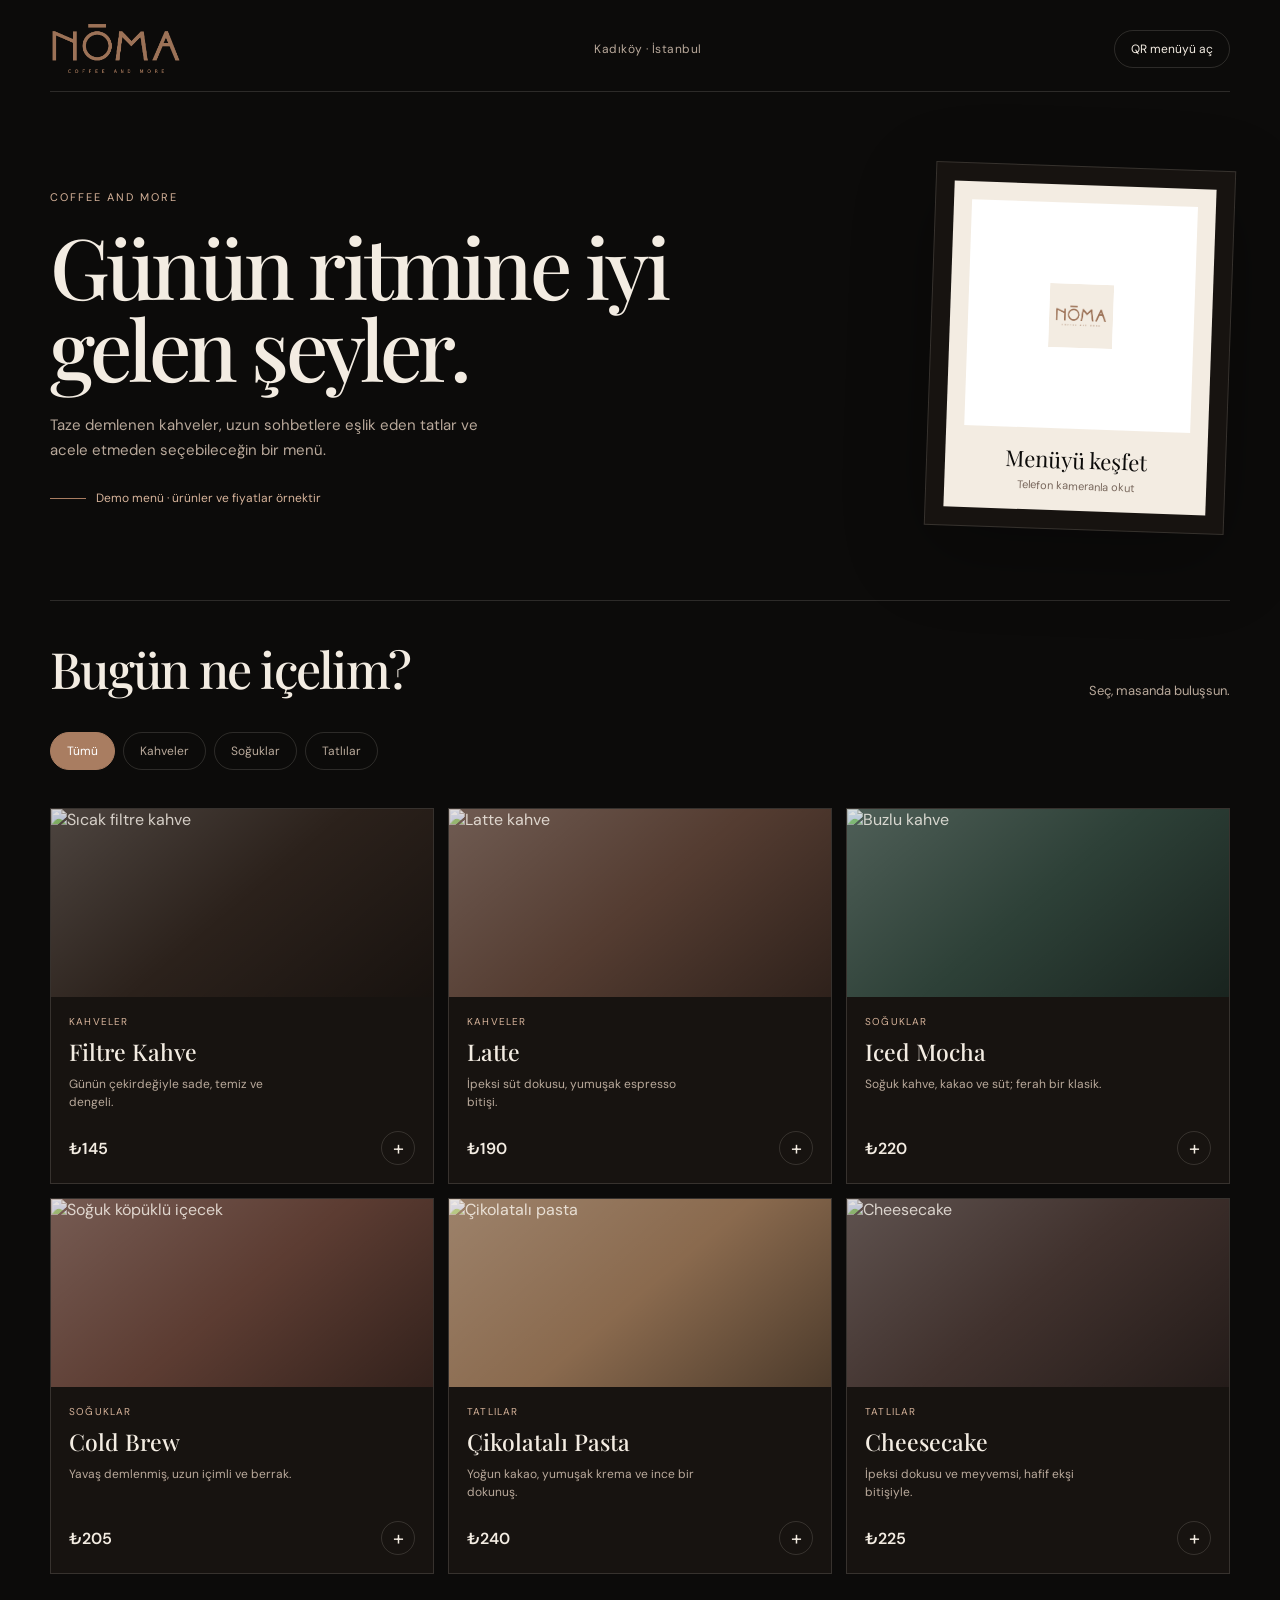
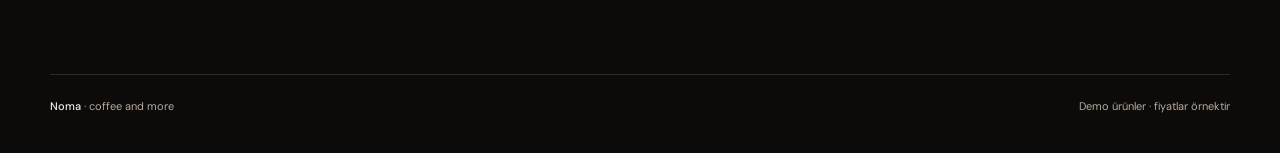
==== index.html @ a9501733 "Create Noma QR menu demo" ====
<!doctype html>
<html lang="tr">
<head>
  <meta charset="UTF-8" />
  <meta name="viewport" content="width=device-width, initial-scale=1.0" />
  <meta name="theme-color" content="#0c0b0a" />
  <title>Noma — Coffee and more</title>
  <link rel="preconnect" href="https://fonts.googleapis.com">
  <link rel="preconnect" href="https://fonts.gstatic.com" crossorigin>
  <link href="https://fonts.googleapis.com/css2?family=DM+Sans:wght@400;500;600;700&family=Playfair+Display:wght@500;600&display=swap" rel="stylesheet">
  <style>
    :root {
      --ink: #0c0b0a;
      --surface: #171310;
      --surface-2: #211a16;
      --paper: #f3ece2;
      --muted: #b9a99b;
      --accent: #a97d61;
      --accent-soft: #d6b39a;
      --line: rgba(243, 236, 226, .14);
      --shadow: 0 24px 80px rgba(0, 0, 0, .28);
    }

    * { box-sizing: border-box; }
    html { scroll-behavior: smooth; }
    body {
      margin: 0;
      color: var(--paper);
      background: var(--ink);
      font-family: "DM Sans", system-ui, sans-serif;
      -webkit-font-smoothing: antialiased;
    }
    button, input { font: inherit; }
    button { cursor: pointer; }
    a { color: inherit; text-decoration: none; }
    :focus-visible { outline: 2px solid var(--accent-soft); outline-offset: 4px; }

    .shell { width: min(1180px, calc(100% - 40px)); margin: 0 auto; }
    .topbar {
      display: flex; align-items: center; justify-content: space-between;
      padding: 24px 0 18px; border-bottom: 1px solid var(--line);
    }
    .mini-brand { display: flex; align-items: center; gap: 12px; }
    .mini-brand img { width: 132px; height: auto; display: block; }
    .location { color: var(--muted); font-size: 12px; letter-spacing: .04em; }
    .top-action {
      border: 1px solid var(--line); color: var(--paper); background: transparent;
      border-radius: 999px; padding: 10px 16px; font-size: 12px;
    }
    .top-action:hover { border-color: var(--accent); color: var(--accent-soft); }

    .hero {
      min-height: 430px; display: grid; grid-template-columns: 1.15fr .85fr;
      align-items: center; gap: 40px; padding: 74px 0 70px;
    }
    .eyebrow { color: var(--accent-soft); font-size: 11px; letter-spacing: .18em; text-transform: uppercase; margin: 0 0 20px; }
    h1 { font-family: "Playfair Display", Georgia, serif; font-weight: 500; font-size: clamp(44px, 7vw, 84px); line-height: .98; letter-spacing: -.045em; margin: 0; max-width: 680px; }
    .hero-copy { color: var(--muted); max-width: 430px; margin: 24px 0 0; line-height: 1.65; font-size: 15px; }
    .hero-note { display: flex; align-items: center; gap: 10px; margin-top: 28px; color: var(--accent-soft); font-size: 12px; }
    .hero-note::before { content: ""; width: 36px; height: 1px; background: var(--accent); }

    .qr-card {
      justify-self: end; width: min(300px, 100%); padding: 18px; background: var(--surface);
      border: 1px solid var(--line); box-shadow: var(--shadow); transform: rotate(2deg);
    }
    .qr-inner { padding: 18px; background: var(--paper); color: var(--ink); text-align: center; }
    .qr-code { position: relative; display: grid; place-items: center; aspect-ratio: 1; padding: 10px; background: #fff; overflow: hidden; }
    .qr-code canvas, .qr-code img:not(.qr-logo) { width: 100% !important; height: 100% !important; display: block; }
    .qr-logo { position: absolute; width: 28%; height: 28%; object-fit: contain; inset: 36%; background: var(--paper); padding: 6px; z-index: 2; }
    .qr-label { margin: 16px 0 4px; font-family: "Playfair Display", Georgia, serif; font-size: 22px; }
    .qr-sub { margin: 0; font-size: 11px; color: #78675c; }

    .menu-wrap { padding: 34px 0 100px; border-top: 1px solid var(--line); }
    .menu-heading { display: flex; align-items: end; justify-content: space-between; gap: 20px; margin-bottom: 30px; }
    h2 { font-family: "Playfair Display", Georgia, serif; font-size: clamp(32px, 5vw, 50px); font-weight: 500; letter-spacing: -.035em; margin: 0; }
    .menu-heading p { color: var(--muted); margin: 0 0 3px; font-size: 13px; }
    .filters { display: flex; gap: 8px; overflow-x: auto; padding-bottom: 10px; margin-bottom: 28px; scrollbar-width: none; }
    .filters::-webkit-scrollbar { display: none; }
    .filter { border: 1px solid var(--line); color: var(--muted); background: transparent; border-radius: 999px; padding: 10px 16px; white-space: nowrap; font-size: 12px; transition: .2s ease; }
    .filter:hover, .filter.active { background: var(--accent); border-color: var(--accent); color: #fff; }
    .products { display: grid; grid-template-columns: repeat(3, 1fr); gap: 14px; }
    .product { background: var(--surface); border: 1px solid var(--line); min-height: 330px; display: flex; flex-direction: column; transition: transform .2s ease, border-color .2s ease; }
    .product:hover { transform: translateY(-4px); border-color: rgba(214, 179, 154, .52); }
    .product-image { height: 188px; position: relative; overflow: hidden; background: #2b211b; }
    .product-image::after { content: ""; position: absolute; inset: 0; background: linear-gradient(140deg, rgba(255,255,255,.16), transparent 50%, rgba(0,0,0,.45)); }
    .product-image img { width: 100%; height: 100%; object-fit: cover; display: block; mix-blend-mode: screen; opacity: .82; }
    .product:nth-child(2) .product-image { background: #543c31; }
    .product:nth-child(3) .product-image { background: #2d4037; }
    .product:nth-child(4) .product-image { background: #5c3c32; }
    .product:nth-child(5) .product-image { background: #8a6a4e; }
    .product:nth-child(6) .product-image { background: #40312d; }
    .product-info { display: flex; flex: 1; flex-direction: column; padding: 18px; }
    .product-type { color: var(--accent-soft); font-size: 10px; letter-spacing: .12em; text-transform: uppercase; margin-bottom: 8px; }
    .product h3 { font-family: "Playfair Display", Georgia, serif; font-weight: 500; font-size: 23px; margin: 0 0 8px; }
    .product p { color: var(--muted); font-size: 12px; line-height: 1.5; margin: 0; max-width: 30ch; }
    .product-bottom { display: flex; align-items: center; justify-content: space-between; margin-top: auto; padding-top: 20px; }
    .price { font-size: 16px; font-weight: 600; color: var(--paper); }
    .add { width: 34px; height: 34px; border: 1px solid var(--line); border-radius: 50%; color: var(--paper); background: transparent; font-size: 20px; line-height: 1; }
    .add:hover { background: var(--accent); border-color: var(--accent); }

    .footer { border-top: 1px solid var(--line); padding: 24px 0 40px; color: var(--muted); font-size: 11px; display: flex; justify-content: space-between; gap: 20px; }
    .footer strong { color: var(--paper); font-weight: 500; }
    .toast { position: fixed; left: 50%; bottom: 24px; transform: translate(-50%, 20px); opacity: 0; pointer-events: none; background: var(--paper); color: var(--ink); padding: 12px 18px; font-size: 12px; box-shadow: var(--shadow); transition: .25s ease; }
    .toast.show { transform: translate(-50%, 0); opacity: 1; }

    @media (max-width: 760px) {
      .shell { width: min(100% - 28px, 560px); }
      .topbar { padding-top: 18px; }
      .location { display: none; }
      .hero { grid-template-columns: 1fr; gap: 38px; padding: 58px 0 54px; }
      .qr-card { justify-self: start; width: 260px; }
      .products { grid-template-columns: 1fr 1fr; }
      .product-image { height: 145px; }
      .product-info { padding: 14px; }
      .product h3 { font-size: 19px; }
      .menu-heading { align-items: start; flex-direction: column; }
    }
    @media (max-width: 460px) {
      .mini-brand img { width: 110px; }
      .top-action { padding: 8px 11px; }
      .products { grid-template-columns: 1fr; }
      .product-image { height: 180px; }
      .footer { flex-direction: column; }
    }
    @media (prefers-reduced-motion: reduce) { *, *::before, *::after { scroll-behavior: auto !important; transition: none !important; } }
  </style>
</head>
<body>
  <header class="shell topbar">
    <a class="mini-brand" href="#menu" aria-label="Noma menüye git">
      <img src="assets/logpng.png" alt="Noma Coffee and More" />
    </a>
    <span class="location">Kadıköy · İstanbul</span>
    <button class="top-action" id="scanButton">QR menüyü aç</button>
  </header>

  <main>
    <section class="shell hero">
      <div>
        <p class="eyebrow">Coffee and more</p>
        <h1>Günün ritmine iyi gelen şeyler.</h1>
        <p class="hero-copy">Taze demlenen kahveler, uzun sohbetlere eşlik eden tatlar ve acele etmeden seçebileceğin bir menü.</p>
        <div class="hero-note">Demo menü · ürünler ve fiyatlar örnektir</div>
      </div>

      <div class="qr-card" aria-label="Logo ile bütünleşik QR menü kartı">
        <div class="qr-inner">
          <div class="qr-code" id="qrCode" aria-label="Noma demo menüsünü açan QR kod">
            <img class="qr-logo" src="assets/logpng.png" alt="" />
          </div>
          <div class="qr-label">Menüyü keşfet</div>
          <p class="qr-sub">Telefon kameranla okut</p>
        </div>
      </div>
    </section>

    <section class="shell menu-wrap" id="menu">
      <div class="menu-heading">
        <h2>Bugün ne içelim?</h2>
        <p>Seç, masanda buluşsun.</p>
      </div>
      <div class="filters" role="tablist" aria-label="Menü kategorileri">
        <button class="filter active" data-filter="all">Tümü</button>
        <button class="filter" data-filter="kahve">Kahveler</button>
        <button class="filter" data-filter="soguk">Soğuklar</button>
        <button class="filter" data-filter="tatli">Tatlılar</button>
      </div>

      <div class="products">
        <article class="product" data-category="kahve">
          <div class="product-image"><img src="https://images.unsplash.com/photo-1495474472287-4d71bcdd2085?auto=format&fit=crop&w=900&q=82" alt="Sıcak filtre kahve" loading="lazy"></div>
          <div class="product-info"><div class="product-type">Kahveler</div><h3>Filtre Kahve</h3><p>Günün çekirdeğiyle sade, temiz ve dengeli.</p><div class="product-bottom"><span class="price">₺145</span><button class="add" aria-label="Filtre Kahveyi seç">+</button></div></div>
        </article>
        <article class="product" data-category="kahve">
          <div class="product-image"><img src="https://images.unsplash.com/photo-1572442388796-11668a67e53d?auto=format&fit=crop&w=900&q=82" alt="Latte kahve" loading="lazy"></div>
          <div class="product-info"><div class="product-type">Kahveler</div><h3>Latte</h3><p>İpeksi süt dokusu, yumuşak espresso bitişi.</p><div class="product-bottom"><span class="price">₺190</span><button class="add" aria-label="Latteyi seç">+</button></div></div>
        </article>
        <article class="product" data-category="soguk">
          <div class="product-image"><img src="https://images.unsplash.com/photo-1517701604599-bb29b565090c?auto=format&fit=crop&w=900&q=82" alt="Buzlu kahve" loading="lazy"></div>
          <div class="product-info"><div class="product-type">Soğuklar</div><h3>Iced Mocha</h3><p>Soğuk kahve, kakao ve süt; ferah bir klasik.</p><div class="product-bottom"><span class="price">₺220</span><button class="add" aria-label="Iced Mochayı seç">+</button></div></div>
        </article>
        <article class="product" data-category="soguk">
          <div class="product-image"><img src="https://images.unsplash.com/photo-1551024506-0bccd828d307?auto=format&fit=crop&w=900&q=82" alt="Soğuk köpüklü içecek" loading="lazy"></div>
          <div class="product-info"><div class="product-type">Soğuklar</div><h3>Cold Brew</h3><p>Yavaş demlenmiş, uzun içimli ve berrak.</p><div class="product-bottom"><span class="price">₺205</span><button class="add" aria-label="Cold Brew seç">+</button></div></div>
        </article>
        <article class="product" data-category="tatli">
          <div class="product-image"><img src="https://images.unsplash.com/photo-1578985545062-69928b1d9587?auto=format&fit=crop&w=900&q=82" alt="Çikolatalı pasta" loading="lazy"></div>
          <div class="product-info"><div class="product-type">Tatlılar</div><h3>Çikolatalı Pasta</h3><p>Yoğun kakao, yumuşak krema ve ince bir dokunuş.</p><div class="product-bottom"><span class="price">₺240</span><button class="add" aria-label="Çikolatalı Pastayı seç">+</button></div></div>
        </article>
        <article class="product" data-category="tatli">
          <div class="product-image"><img src="https://images.unsplash.com/photo-1565958011703-44f9829ba187?auto=format&fit=crop&w=900&q=82" alt="Cheesecake" loading="lazy"></div>
          <div class="product-info"><div class="product-type">Tatlılar</div><h3>Cheesecake</h3><p>İpeksi dokusu ve meyvemsi, hafif ekşi bitişiyle.</p><div class="product-bottom"><span class="price">₺225</span><button class="add" aria-label="Cheesecake seç">+</button></div></div>
        </article>
      </div>
    </section>
  </main>

  <footer class="shell footer"><span><strong>Noma</strong> · coffee and more</span><span>Demo ürünler · fiyatlar örnektir</span></footer>
  <div class="toast" id="toast" role="status"></div>

  <script src="https://cdnjs.cloudflare.com/ajax/libs/qrcodejs/1.0.0/qrcode.min.js"></script>
  <script>
    const demoMenuUrl = new URL('company/qr-menu.html', window.location.href).href;
    new QRCode(document.getElementById('qrCode'), {
      text: demoMenuUrl,
      width: 220,
      height: 220,
      colorDark: '#111111',
      colorLight: '#ffffff',
      correctLevel: QRCode.CorrectLevel.H
    });
    const filters = document.querySelectorAll('.filter');
    const products = document.querySelectorAll('.product');
    const toast = document.getElementById('toast');
    let toastTimer;
    function showToast(message) {
      toast.textContent = message; toast.classList.add('show');
      clearTimeout(toastTimer); toastTimer = setTimeout(() => toast.classList.remove('show'), 2200);
    }
    filters.forEach((button) => button.addEventListener('click', () => {
      filters.forEach((item) => item.classList.remove('active'));
      button.classList.add('active');
      const filter = button.dataset.filter;
      products.forEach((product) => { product.hidden = filter !== 'all' && product.dataset.category !== filter; });
    }));
    document.querySelectorAll('.add').forEach((button) => button.addEventListener('click', () => {
      showToast(`${button.closest('.product').querySelector('h3').textContent} seçildi`);
    }));
    document.getElementById('scanButton').addEventListener('click', () => {
      window.location.href = 'company/qr-menu.html';
    });
  </script>
</body>
</html>
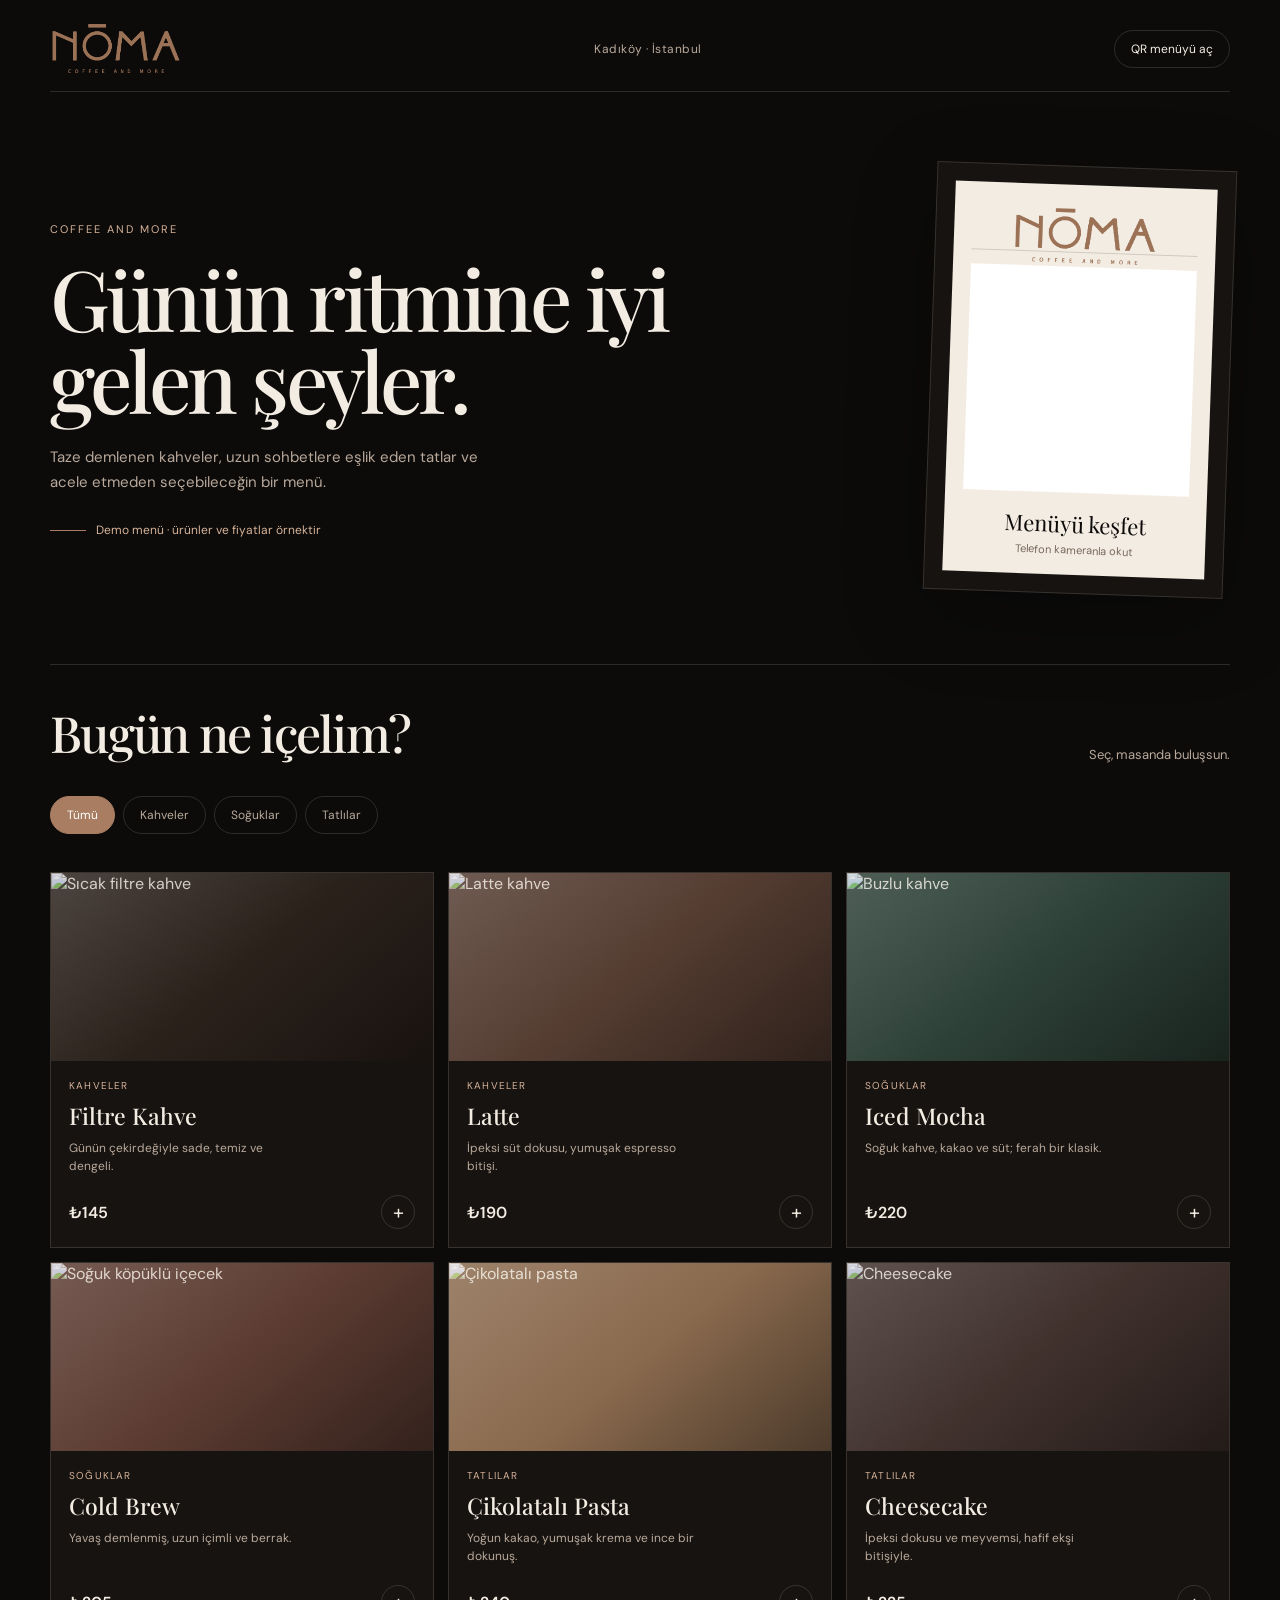
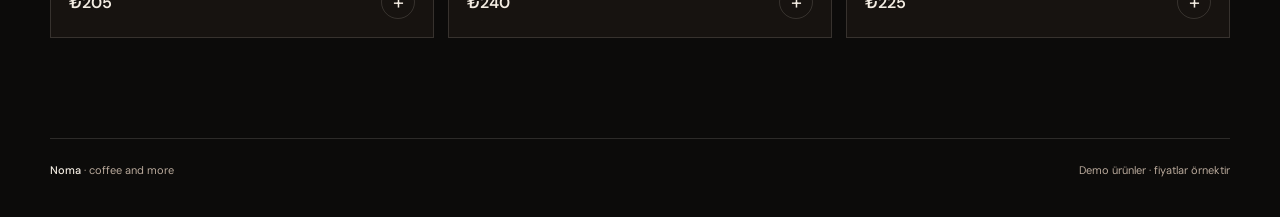
==== commit 01d9c844: "Refine branded QR card" ====
--- a/index.html
+++ b/index.html
@@ -64,8 +64,10 @@
       border: 1px solid var(--line); box-shadow: var(--shadow); transform: rotate(2deg);
     }
     .qr-inner { padding: 18px; background: var(--paper); color: var(--ink); text-align: center; }
+    .qr-brand { height: 50px; display: grid; place-items: center; padding: 6px 10px 9px; border-bottom: 1px solid rgba(12, 11, 10, .15); margin-bottom: 14px; }
+    .qr-brand img { width: 145px; max-width: 100%; display: block; }
     .qr-code { position: relative; display: grid; place-items: center; aspect-ratio: 1; padding: 10px; background: #fff; overflow: hidden; }
-    .qr-code canvas, .qr-code img:not(.qr-logo) { width: 100% !important; height: 100% !important; display: block; }
+    .qr-code canvas, .qr-code img { width: 100% !important; height: 100% !important; display: block; }
     .qr-logo { position: absolute; width: 28%; height: 28%; object-fit: contain; inset: 36%; background: var(--paper); padding: 6px; z-index: 2; }
     .qr-label { margin: 16px 0 4px; font-family: "Playfair Display", Georgia, serif; font-size: 22px; }
     .qr-sub { margin: 0; font-size: 11px; color: #78675c; }
@@ -145,9 +147,8 @@
 
       <div class="qr-card" aria-label="Logo ile bütünleşik QR menü kartı">
         <div class="qr-inner">
-          <div class="qr-code" id="qrCode" aria-label="Noma demo menüsünü açan QR kod">
-            <img class="qr-logo" src="assets/logpng.png" alt="" />
-          </div>
+          <div class="qr-brand"><img src="assets/logpng.png" alt="Noma Coffee and More" /></div>
+          <div class="qr-code" id="qrCode" aria-label="Noma demo menüsünü açan QR kod"></div>
           <div class="qr-label">Menüyü keşfet</div>
           <p class="qr-sub">Telefon kameranla okut</p>
         </div>
